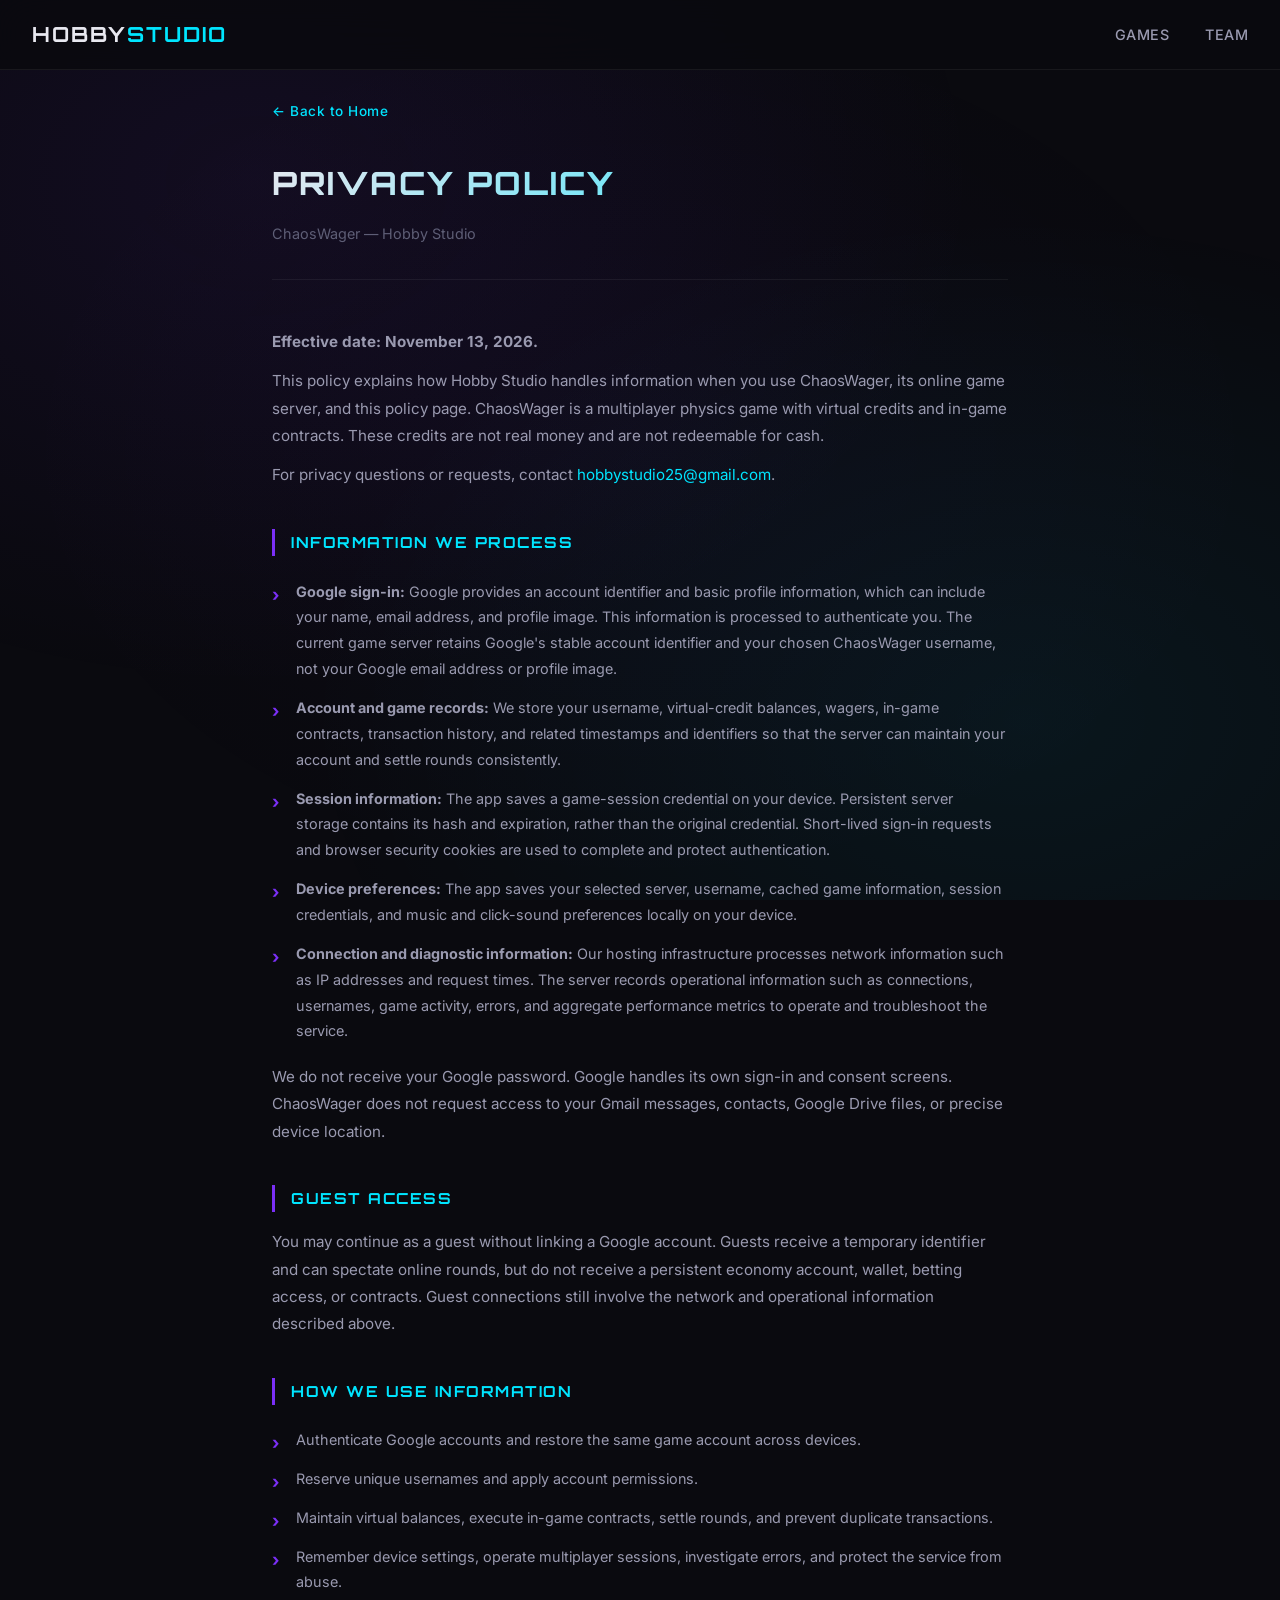
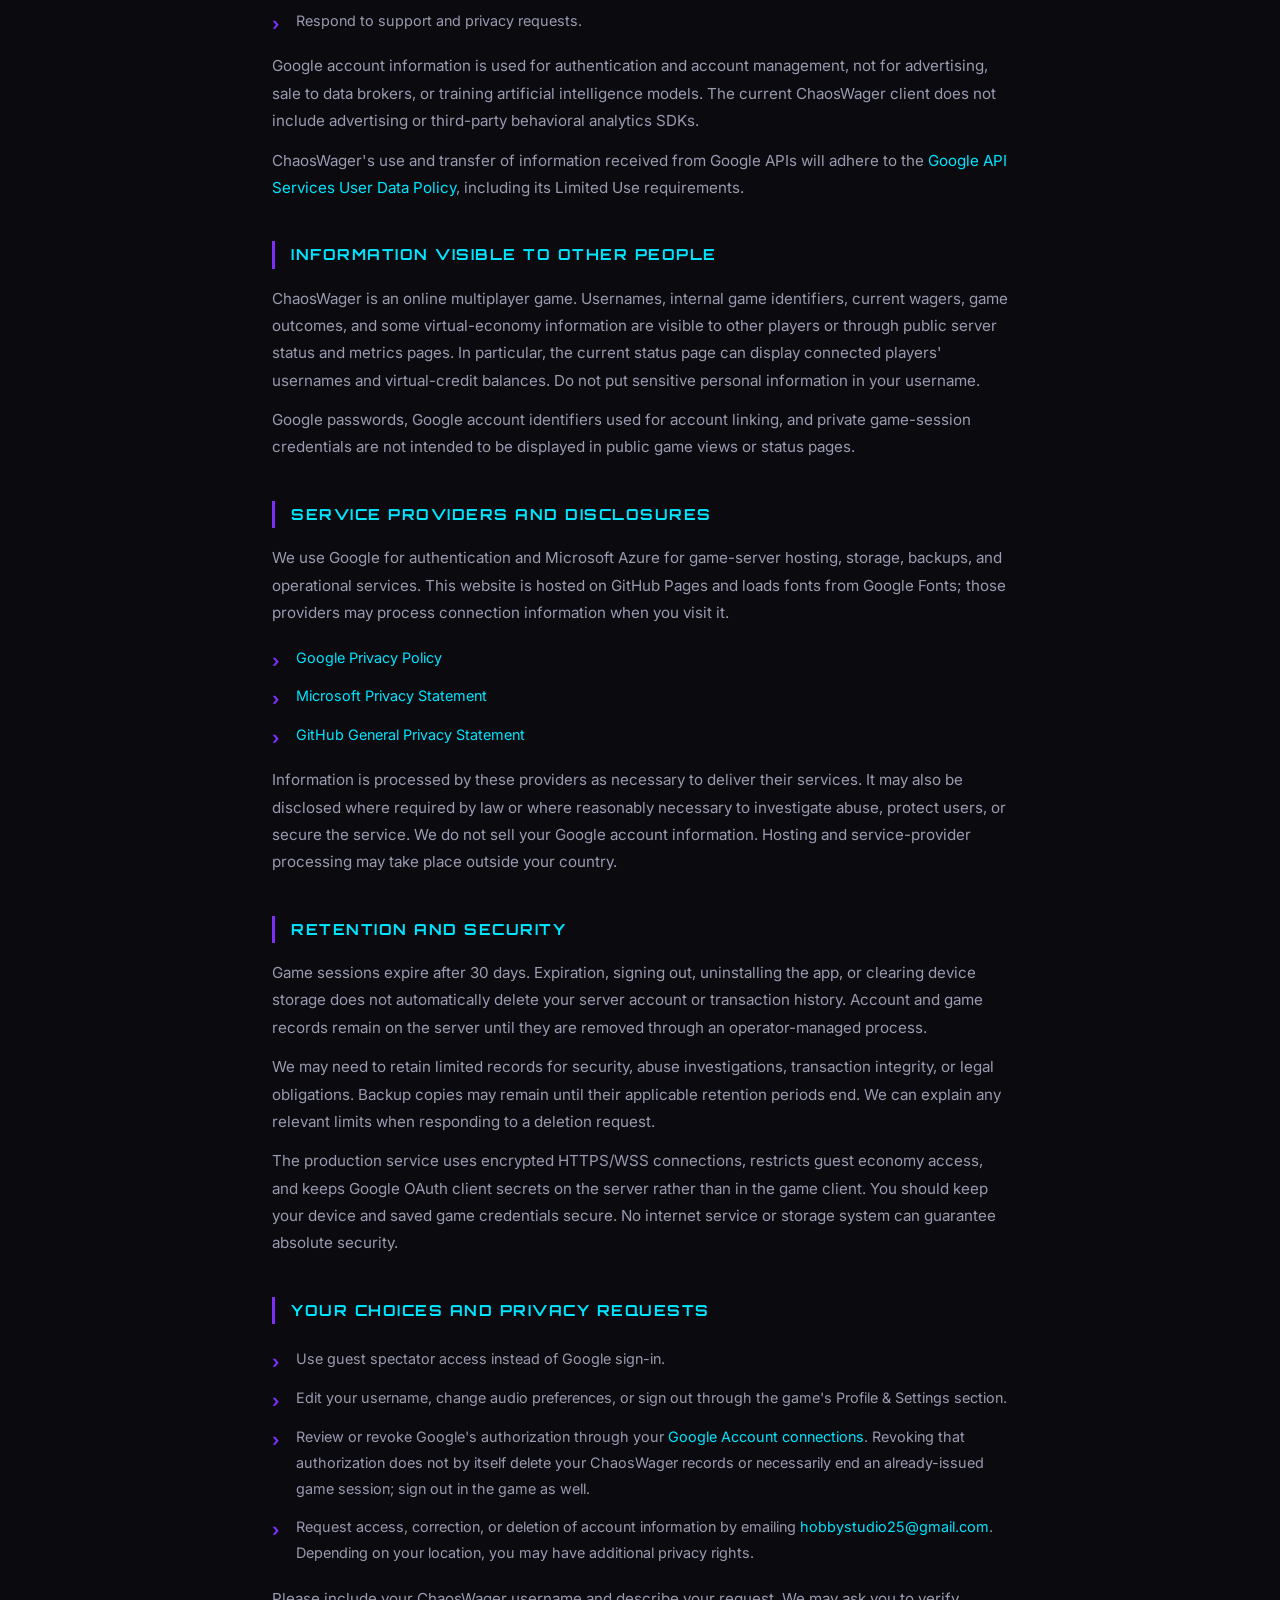
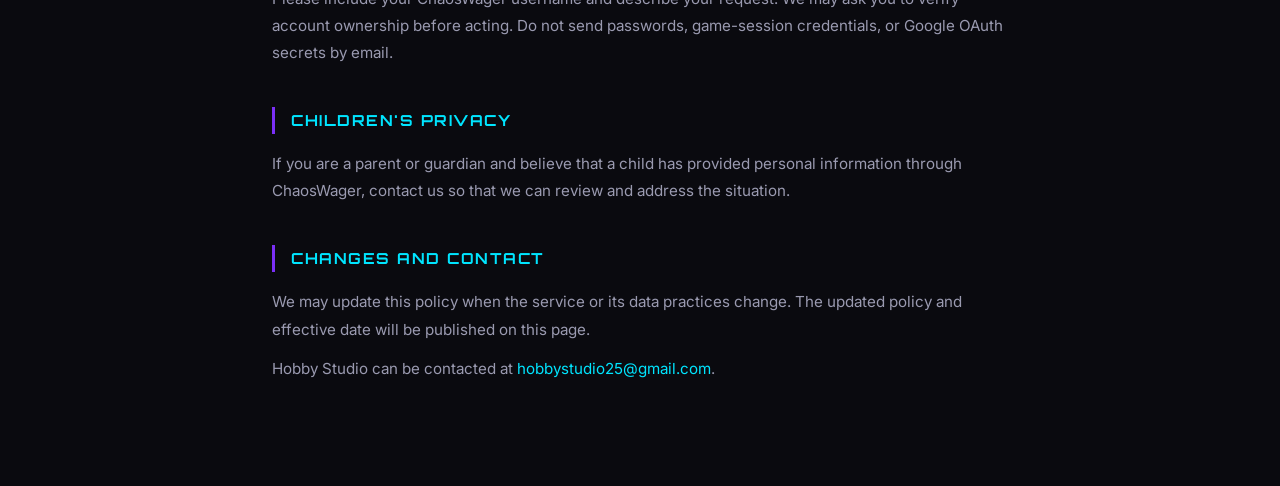
==== chaoswager/privacy_policy.html @ 63af6712 "Publish ChaosWager privacy policy and homepage entry Co-authored-by: Copilot <223556219+Copilot@user" ====
<!DOCTYPE html>
<html lang="en">
<head>
    <meta charset="utf-8">
    <meta name="viewport" content="width=device-width, initial-scale=1.0">
    <meta name="description" content="How Hobby Studio handles information in ChaosWager, including Google sign-in, guest access, game records, and privacy requests.">
    <title>Privacy Policy &mdash; ChaosWager | Hobby Studio</title>
    <link rel="preconnect" href="https://fonts.googleapis.com">
    <link rel="preconnect" href="https://fonts.gstatic.com" crossorigin>
    <link href="https://fonts.googleapis.com/css2?family=Inter:wght@400;500;600;700&amp;family=Orbitron:wght@700;800;900&amp;display=swap" rel="stylesheet">
    <link rel="stylesheet" href="../styles.css">
</head>
<body class="privacy-page">
    <header class="navbar">
        <a href="../index.html" class="logo">Hobby<span>Studio</span></a>
        <nav>
            <a href="../index.html#games">Games</a>
            <a href="../index.html#team">Team</a>
        </nav>
    </header>

    <main class="privacy-container">
        <a href="../index.html" class="back-link">&larr; Back to Home</a>
        <h1>Privacy Policy</h1>
        <p class="subtitle">ChaosWager &mdash; Hobby Studio</p>

        <div class="policy-section">
            <p><strong>Effective date: November 13, 2026.</strong></p>
            <p>This policy explains how Hobby Studio handles information when you use ChaosWager, its online game server, and this policy page. ChaosWager is a multiplayer physics game with virtual credits and in-game contracts. These credits are not real money and are not redeemable for cash.</p>
            <p>For privacy questions or requests, contact <a href="mailto:hobbystudio25@gmail.com">hobbystudio25@gmail.com</a>.</p>
        </div>

        <div class="policy-section">
            <h2>Information We Process</h2>
            <ul>
                <li><strong>Google sign-in:</strong> Google provides an account identifier and basic profile information, which can include your name, email address, and profile image. This information is processed to authenticate you. The current game server retains Google's stable account identifier and your chosen ChaosWager username, not your Google email address or profile image.</li>
                <li><strong>Account and game records:</strong> We store your username, virtual-credit balances, wagers, in-game contracts, transaction history, and related timestamps and identifiers so that the server can maintain your account and settle rounds consistently.</li>
                <li><strong>Session information:</strong> The app saves a game-session credential on your device. Persistent server storage contains its hash and expiration, rather than the original credential. Short-lived sign-in requests and browser security cookies are used to complete and protect authentication.</li>
                <li><strong>Device preferences:</strong> The app saves your selected server, username, cached game information, session credentials, and music and click-sound preferences locally on your device.</li>
                <li><strong>Connection and diagnostic information:</strong> Our hosting infrastructure processes network information such as IP addresses and request times. The server records operational information such as connections, usernames, game activity, errors, and aggregate performance metrics to operate and troubleshoot the service.</li>
            </ul>
            <p>We do not receive your Google password. Google handles its own sign-in and consent screens. ChaosWager does not request access to your Gmail messages, contacts, Google Drive files, or precise device location.</p>
        </div>

        <div class="policy-section">
            <h2>Guest Access</h2>
            <p>You may continue as a guest without linking a Google account. Guests receive a temporary identifier and can spectate online rounds, but do not receive a persistent economy account, wallet, betting access, or contracts. Guest connections still involve the network and operational information described above.</p>
        </div>

        <div class="policy-section">
            <h2>How We Use Information</h2>
            <ul>
                <li>Authenticate Google accounts and restore the same game account across devices.</li>
                <li>Reserve unique usernames and apply account permissions.</li>
                <li>Maintain virtual balances, execute in-game contracts, settle rounds, and prevent duplicate transactions.</li>
                <li>Remember device settings, operate multiplayer sessions, investigate errors, and protect the service from abuse.</li>
                <li>Respond to support and privacy requests.</li>
            </ul>
            <p>Google account information is used for authentication and account management, not for advertising, sale to data brokers, or training artificial intelligence models. The current ChaosWager client does not include advertising or third-party behavioral analytics SDKs.</p>
            <p>ChaosWager's use and transfer of information received from Google APIs will adhere to the <a href="https://developers.google.com/terms/api-services-user-data-policy" target="_blank" rel="noopener noreferrer">Google API Services User Data Policy</a>, including its Limited Use requirements.</p>
        </div>

        <div class="policy-section">
            <h2>Information Visible to Other People</h2>
            <p>ChaosWager is an online multiplayer game. Usernames, internal game identifiers, current wagers, game outcomes, and some virtual-economy information are visible to other players or through public server status and metrics pages. In particular, the current status page can display connected players' usernames and virtual-credit balances. Do not put sensitive personal information in your username.</p>
            <p>Google passwords, Google account identifiers used for account linking, and private game-session credentials are not intended to be displayed in public game views or status pages.</p>
        </div>

        <div class="policy-section">
            <h2>Service Providers and Disclosures</h2>
            <p>We use Google for authentication and Microsoft Azure for game-server hosting, storage, backups, and operational services. This website is hosted on GitHub Pages and loads fonts from Google Fonts; those providers may process connection information when you visit it.</p>
            <ul>
                <li><a href="https://policies.google.com/privacy" target="_blank" rel="noopener noreferrer">Google Privacy Policy</a></li>
                <li><a href="https://privacy.microsoft.com/privacystatement" target="_blank" rel="noopener noreferrer">Microsoft Privacy Statement</a></li>
                <li><a href="https://docs.github.com/en/site-policy/privacy-policies/github-general-privacy-statement" target="_blank" rel="noopener noreferrer">GitHub General Privacy Statement</a></li>
            </ul>
            <p>Information is processed by these providers as necessary to deliver their services. It may also be disclosed where required by law or where reasonably necessary to investigate abuse, protect users, or secure the service. We do not sell your Google account information. Hosting and service-provider processing may take place outside your country.</p>
        </div>

        <div class="policy-section">
            <h2>Retention and Security</h2>
            <p>Game sessions expire after 30 days. Expiration, signing out, uninstalling the app, or clearing device storage does not automatically delete your server account or transaction history. Account and game records remain on the server until they are removed through an operator-managed process.</p>
            <p>We may need to retain limited records for security, abuse investigations, transaction integrity, or legal obligations. Backup copies may remain until their applicable retention periods end. We can explain any relevant limits when responding to a deletion request.</p>
            <p>The production service uses encrypted HTTPS/WSS connections, restricts guest economy access, and keeps Google OAuth client secrets on the server rather than in the game client. You should keep your device and saved game credentials secure. No internet service or storage system can guarantee absolute security.</p>
        </div>

        <div class="policy-section">
            <h2>Your Choices and Privacy Requests</h2>
            <ul>
                <li>Use guest spectator access instead of Google sign-in.</li>
                <li>Edit your username, change audio preferences, or sign out through the game's Profile &amp; Settings section.</li>
                <li>Review or revoke Google's authorization through your <a href="https://myaccount.google.com/connections" target="_blank" rel="noopener noreferrer">Google Account connections</a>. Revoking that authorization does not by itself delete your ChaosWager records or necessarily end an already-issued game session; sign out in the game as well.</li>
                <li>Request access, correction, or deletion of account information by emailing <a href="mailto:hobbystudio25@gmail.com">hobbystudio25@gmail.com</a>. Depending on your location, you may have additional privacy rights.</li>
            </ul>
            <p>Please include your ChaosWager username and describe your request. We may ask you to verify account ownership before acting. Do not send passwords, game-session credentials, or Google OAuth secrets by email.</p>
        </div>

        <div class="policy-section">
            <h2>Children's Privacy</h2>
            <p>If you are a parent or guardian and believe that a child has provided personal information through ChaosWager, contact us so that we can review and address the situation.</p>
        </div>

        <div class="policy-section">
            <h2>Changes and Contact</h2>
            <p>We may update this policy when the service or its data practices change. The updated policy and effective date will be published on this page.</p>
            <p>Hobby Studio can be contacted at <a href="mailto:hobbystudio25@gmail.com">hobbystudio25@gmail.com</a>.</p>
        </div>
    </main>
</body>
</html>
---- styles.css ----
/* ===== RESET & BASE ===== */
*,
*::before,
*::after {
    margin: 0;
    padding: 0;
    box-sizing: border-box;
}

:root {
    --bg-primary: #0a0a0f;
    --bg-secondary: #12121a;
    --bg-card: rgba(255, 255, 255, 0.04);
    --bg-card-hover: rgba(255, 255, 255, 0.07);
    --accent-primary: #7b2ff7;
    --accent-secondary: #00e5ff;
    --accent-glow: rgba(123, 47, 247, 0.35);
    --text-primary: #e8e8f0;
    --text-secondary: #9a9ab0;
    --text-muted: #5e5e76;
    --border-color: rgba(255, 255, 255, 0.06);
    --font-heading: 'Orbitron', sans-serif;
    --font-body: 'Inter', sans-serif;
}

html {
    scroll-behavior: smooth;
}

body {
    font-family: var(--font-body);
    background-color: var(--bg-primary);
    color: var(--text-primary);
    line-height: 1.7;
    overflow-x: hidden;
}

/* ===== ANIMATED BACKGROUND ===== */
body::before {
    content: '';
    position: fixed;
    top: 0;
    left: 0;
    width: 100%;
    height: 100%;
    background:
        radial-gradient(ellipse at 20% 20%, rgba(123, 47, 247, 0.08) 0%, transparent 50%),
        radial-gradient(ellipse at 80% 80%, rgba(0, 229, 255, 0.06) 0%, transparent 50%),
        radial-gradient(ellipse at 50% 50%, rgba(123, 47, 247, 0.03) 0%, transparent 70%);
    pointer-events: none;
    z-index: 0;
}

/* Cursor glow */
.cursor-glow {
    position: fixed;
    width: 300px;
    height: 300px;
    border-radius: 50%;
    background: radial-gradient(circle, rgba(123, 47, 247, 0.12) 0%, rgba(0, 229, 255, 0.06) 40%, transparent 70%);
    pointer-events: none;
    z-index: 1;
    transform: translate(-50%, -50%);
    transition: opacity 0.3s ease;
    opacity: 0;
    mix-blend-mode: screen;
}

.cursor-glow.active {
    opacity: 1;
}

/* ===== NAVBAR ===== */
.navbar {
    position: fixed;
    top: 0;
    left: 0;
    width: 100%;
    z-index: 100;
    padding: 1rem 2rem;
    display: flex;
    justify-content: space-between;
    align-items: center;
    background: rgba(10, 10, 15, 0.85);
    backdrop-filter: blur(20px);
    border-bottom: 1px solid var(--border-color);
    transition: background 0.3s ease;
}

.navbar .logo {
    font-family: var(--font-heading);
    font-size: 1.3rem;
    font-weight: 700;
    color: var(--text-primary);
    text-decoration: none;
    letter-spacing: 2px;
    text-transform: uppercase;
}

.navbar .logo span {
    color: var(--accent-secondary);
}

.navbar nav a {
    color: var(--text-secondary);
    text-decoration: none;
    margin-left: 2rem;
    font-size: 0.9rem;
    font-weight: 500;
    letter-spacing: 0.5px;
    text-transform: uppercase;
    transition: color 0.3s ease;
    position: relative;
}

.navbar nav a::after {
    content: '';
    position: absolute;
    bottom: -4px;
    left: 0;
    width: 0;
    height: 2px;
    background: var(--accent-secondary);
    transition: width 0.3s ease;
}

.navbar nav a:hover {
    color: var(--accent-secondary);
}

.navbar nav a:hover::after {
    width: 100%;
}

/* ===== HERO SECTION ===== */
.hero {
    position: relative;
    z-index: 1;
    min-height: 100vh;
    display: flex;
    flex-direction: column;
    justify-content: center;
    align-items: center;
    text-align: center;
    padding: 8rem 2rem 4rem;
}

.hero-badge {
    display: inline-block;
    padding: 0.4rem 1.2rem;
    border: 1px solid var(--accent-primary);
    border-radius: 50px;
    font-size: 0.75rem;
    font-weight: 600;
    letter-spacing: 2px;
    text-transform: uppercase;
    color: var(--accent-primary);
    margin-bottom: 1.5rem;
    background: rgba(123, 47, 247, 0.1);
}

.hero h1 {
    font-family: var(--font-heading);
    font-size: clamp(2.5rem, 6vw, 4.5rem);
    font-weight: 900;
    line-height: 1.1;
    letter-spacing: 3px;
    text-transform: uppercase;
    margin-bottom: 1.5rem;
    background: linear-gradient(135deg, var(--text-primary) 0%, var(--accent-secondary) 50%, var(--accent-primary) 100%);
    -webkit-background-clip: text;
    -webkit-text-fill-color: transparent;
    background-clip: text;
}

.hero p {
    max-width: 550px;
    color: var(--text-secondary);
    font-size: 1.1rem;
    line-height: 1.8;
    margin-bottom: 2.5rem;
}

.hero-cta {
    display: inline-block;
    padding: 0.9rem 2.5rem;
    background: linear-gradient(135deg, var(--accent-primary), #9b4dff);
    color: white;
    text-decoration: none;
    font-family: var(--font-heading);
    font-size: 0.85rem;
    font-weight: 700;
    letter-spacing: 2px;
    text-transform: uppercase;
    border-radius: 6px;
    transition: transform 0.3s ease, box-shadow 0.3s ease;
    box-shadow: 0 4px 25px var(--accent-glow);
}

.hero-cta:hover {
    transform: translateY(-2px);
    box-shadow: 0 8px 40px var(--accent-glow);
}

.hero-cta-outline {
    background: transparent;
    border: 1px solid var(--accent-secondary);
    color: var(--accent-secondary);
    box-shadow: none;
}

.hero-cta-outline:hover {
    background: rgba(0, 229, 255, 0.1);
    box-shadow: 0 4px 25px rgba(0, 229, 255, 0.15);
}

.scroll-indicator {
    position: absolute;
    bottom: 2rem;
    left: 50%;
    transform: translateX(-50%);
    display: flex;
    flex-direction: column;
    align-items: center;
    gap: 0.5rem;
    color: var(--text-muted);
    font-size: 0.7rem;
    letter-spacing: 2px;
    text-transform: uppercase;
    animation: float 2s ease-in-out infinite;
}

.scroll-indicator .arrow {
    width: 1px;
    height: 40px;
    background: linear-gradient(to bottom, var(--text-muted), transparent);
}

@keyframes float {
    0%, 100% { transform: translateX(-50%) translateY(0); }
    50% { transform: translateX(-50%) translateY(8px); }
}

/* ===== SECTION LAYOUT ===== */
.section {
    position: relative;
    z-index: 1;
    max-width: 1100px;
    margin: 0 auto;
    padding: 5rem 2rem;
}

.section-header {
    text-align: center;
    margin-bottom: 3.5rem;
}

.section-header h2 {
    font-family: var(--font-heading);
    font-size: 2rem;
    font-weight: 800;
    letter-spacing: 2px;
    text-transform: uppercase;
    color: var(--text-primary);
    margin-bottom: 0.75rem;
}

.section-header p {
    color: var(--text-muted);
    font-size: 0.95rem;
}

.section-divider {
    width: 60px;
    height: 3px;
    background: linear-gradient(90deg, var(--accent-primary), var(--accent-secondary));
    margin: 1rem auto 0;
    border-radius: 2px;
}

/* ===== GAME CARDS ===== */
.timecrushers-card .game-header {
    flex-wrap: wrap;
}

.timecrushers-card .game-header-info {
    flex: 1 1 180px;
    min-width: 0;
}

.timecrushers-card h3 {
    font-size: 1.2rem;
    letter-spacing: 0;
    overflow-wrap: anywhere;
}

.games-grid {
    display: grid;
    grid-template-columns: repeat(auto-fit, minmax(min(100%, 460px), 1fr));
    gap: 2rem;
}

.game-card {
    background: var(--bg-card);
    border: 1px solid var(--border-color);
    border-radius: 16px;
    padding: 2.5rem;
    transition: all 0.4s ease;
    position: relative;
    overflow: hidden;
    display: flex;
    flex-direction: column;
}

.game-card::before {
    content: '';
    position: absolute;
    top: 0;
    left: 0;
    right: 0;
    height: 3px;
    background: linear-gradient(90deg, var(--accent-primary), var(--accent-secondary));
    opacity: 0;
    transition: opacity 0.4s ease;
}

.game-card:hover {
    background: var(--bg-card-hover);
    border-color: rgba(123, 47, 247, 0.2);
    transform: translateY(-4px);
    box-shadow: 0 20px 60px rgba(0, 0, 0, 0.3);
}

.game-card:hover::before {
    opacity: 1;
}

.game-card .game-logo {
    width: 80px;
    height: 80px;
    border-radius: 18px;
    object-fit: cover;
    border: 1px solid var(--border-color);
    flex-shrink: 0;
}

.game-header {
    display: flex;
    align-items: center;
    gap: 1.2rem;
    margin-bottom: 1rem;
}

.game-header-info {
    display: flex;
    flex-direction: column;
    gap: 0.4rem;
}

.game-tags {
    display: flex;
    flex-wrap: wrap;
    gap: 0.4rem;
}

.game-header-info h3 {
    margin-bottom: 0;
}

.game-card .game-tag {
    display: inline-block;
    padding: 0.3rem 0.8rem;
    font-size: 0.7rem;
    font-weight: 700;
    letter-spacing: 1.5px;
    text-transform: uppercase;
    border-radius: 4px;
    margin-bottom: 1rem;
}

.game-card .game-tag.roguelike {
    background: rgba(255, 107, 107, 0.15);
    color: #ff6b6b;
    border: 1px solid rgba(255, 107, 107, 0.2);
}

.game-card .game-tag.strategy {
    background: rgba(0, 229, 255, 0.1);
    color: var(--accent-secondary);
    border: 1px solid rgba(0, 229, 255, 0.2);
}

.game-card .game-tag.card {
    background: rgba(76, 175, 80, 0.12);
    color: #66bb6a;
    border: 1px solid rgba(76, 175, 80, 0.25);
}

.game-card .game-tag.rebellion {
    background: rgba(255, 107, 107, 0.12);
    color: #ff6b6b;
    border: 1px solid rgba(255, 107, 107, 0.2);
}

.game-card h3 {
    font-family: var(--font-heading);
    font-size: 1.4rem;
    font-weight: 700;
    letter-spacing: 1px;
    text-transform: uppercase;
    color: var(--text-primary);
    margin-bottom: 1rem;
}

.game-card p {
    color: var(--text-secondary);
    font-size: 0.95rem;
    line-height: 1.8;
    margin-bottom: 1.5rem;
}

.game-card .card-actions {
    display: flex;
    align-items: center;
    gap: 1.5rem;
    flex-wrap: wrap;
    margin-top: auto;
    padding-top: 1rem;
}

.game-card .store-badge img {
    height: 48px;
    width: auto;
    transition: transform 0.3s ease, filter 0.3s ease;
    filter: brightness(0.9);
}

.game-card .store-badge img:hover {
    transform: scale(1.05);
    filter: brightness(1);
}

.game-card .policy-link {
    color: var(--text-muted);
    text-decoration: none;
    font-size: 0.8rem;
    font-weight: 500;
    letter-spacing: 0.5px;
    transition: color 0.3s ease;
    border-bottom: 1px solid transparent;
}

.game-card .policy-link:hover {
    color: var(--accent-secondary);
    border-bottom-color: var(--accent-secondary);
}

/* ===== TEAM SECTION ===== */
.team-section {
    background: linear-gradient(135deg, rgba(123, 47, 247, 0.04), rgba(0, 229, 255, 0.03));
    border: 1px solid var(--border-color);
    border-radius: 16px;
    padding: 3rem;
    margin-top: 2rem;
}

.team-members {
    display: grid;
    grid-template-columns: repeat(3, 1fr);
    justify-items: center;
    gap: 1rem;
}

.team-member {
    display: flex;
    flex-direction: column;
    align-items: center;
    justify-content: center;
    gap: 0.6rem;
    padding: 1.5rem 1rem;
    border-radius: 14px;
    background: var(--bg-card);
    border: 1px solid var(--border-color);
    border-bottom: 2px solid transparent;
    transition: all 0.4s ease;
    width: 100%;
    aspect-ratio: 1 / 1;
}

.team-member:hover {
    background: var(--bg-card-hover);
    border-color: rgba(123, 47, 247, 0.2);
    border-bottom-color: var(--accent-primary);
    transform: translateY(-5px);
    box-shadow: 0 12px 40px rgba(0, 0, 0, 0.25);
}

.team-member .avatar {
    width: 72px;
    height: 72px;
    border-radius: 16px;
    object-fit: cover;
    border: 2px solid var(--border-color);
    box-shadow: 0 4px 12px rgba(0, 0, 0, 0.3);
    transition: border-color 0.4s ease, box-shadow 0.4s ease, transform 0.4s ease;
}

.team-member:hover .avatar {
    border-color: var(--accent-primary);
    box-shadow: 0 4px 20px var(--accent-glow);
    transform: scale(1.05);
}

.team-member > span {
    color: var(--text-primary);
    font-size: 0.9rem;
    font-weight: 600;
    text-align: center;
    line-height: 1.3;
}

.role-tags {
    display: flex;
    flex-wrap: wrap;
    justify-content: center;
    gap: 0.35rem;
}

.role-tag {
    display: inline-block;
    padding: 0.15rem 0.5rem;
    font-size: 0.6rem;
    font-weight: 700;
    letter-spacing: 1px;
    text-transform: uppercase;
    border-radius: 3px;
}

.role-tag.dev {
    background: rgba(123, 47, 247, 0.15);
    color: #b07aff;
    border: 1px solid rgba(123, 47, 247, 0.25);
}

.role-tag.design {
    background: rgba(255, 183, 77, 0.12);
    color: #ffb74d;
    border: 1px solid rgba(255, 183, 77, 0.25);
}

.role-tag.test {
    background: rgba(0, 229, 255, 0.1);
    color: var(--accent-secondary);
    border: 1px solid rgba(0, 229, 255, 0.2);
}

.social-links {
    display: flex;
    align-items: center;
    gap: 0.6rem;
}

.social-links a {
    display: inline-flex;
    align-items: center;
    justify-content: center;
    width: 30px;
    height: 30px;
    border-radius: 8px;
    background: rgba(255, 255, 255, 0.06);
    transition: background 0.3s ease, transform 0.3s ease;
}

.social-links a:hover {
    background: rgba(123, 47, 247, 0.2);
    transform: scale(1.15);
}

.social-links a img {
    width: 16px;
    height: 16px;
}

/* ===== FOOTER ===== */
.footer {
    position: relative;
    z-index: 1;
    text-align: center;
    padding: 3rem 2rem;
    border-top: 1px solid var(--border-color);
    margin-top: 2rem;
}

.footer p {
    color: var(--text-muted);
    font-size: 0.8rem;
    letter-spacing: 0.5px;
}

.footer .logo-footer {
    font-family: var(--font-heading);
    font-size: 1rem;
    font-weight: 700;
    color: var(--text-secondary);
    letter-spacing: 2px;
    text-transform: uppercase;
    margin-bottom: 0.5rem;
}

.footer .logo-footer span {
    color: var(--accent-secondary);
}

/* ===== PRIVACY POLICY PAGE ===== */
.privacy-page {
    background-color: var(--bg-primary);
    color: var(--text-primary);
    font-family: var(--font-body);
    line-height: 1.8;
}

.privacy-page .privacy-container {
    max-width: 800px;
    margin: 0 auto;
    padding: 6rem 2rem 4rem;
    position: relative;
    z-index: 1;
}

.privacy-page .back-link {
    display: inline-flex;
    align-items: center;
    gap: 0.5rem;
    color: var(--accent-secondary);
    text-decoration: none;
    font-size: 0.85rem;
    font-weight: 500;
    letter-spacing: 0.5px;
    margin-bottom: 2rem;
    transition: color 0.3s ease;
}

.privacy-page .back-link:hover {
    color: var(--accent-primary);
}

.privacy-page h1 {
    font-family: var(--font-heading);
    font-size: 2rem;
    font-weight: 800;
    letter-spacing: 2px;
    text-transform: uppercase;
    margin-bottom: 0.5rem;
    background: linear-gradient(135deg, var(--text-primary), var(--accent-secondary));
    -webkit-background-clip: text;
    -webkit-text-fill-color: transparent;
    background-clip: text;
}

.privacy-page .subtitle {
    color: var(--text-muted);
    font-size: 0.9rem;
    margin-bottom: 3rem;
    padding-bottom: 2rem;
    border-bottom: 1px solid var(--border-color);
}

.privacy-page .policy-section {
    margin-bottom: 2.5rem;
}

.privacy-page .policy-section h2 {
    font-family: var(--font-heading);
    font-size: 0.95rem;
    font-weight: 700;
    letter-spacing: 1.5px;
    text-transform: uppercase;
    color: var(--accent-secondary);
    margin-bottom: 1rem;
    padding-left: 1rem;
    border-left: 3px solid var(--accent-primary);
}

.privacy-page .policy-section p {
    color: var(--text-secondary);
    font-size: 0.95rem;
    margin-bottom: 0.75rem;
}

.privacy-page .policy-section ul {
    list-style: none;
    padding: 0;
    margin: 0.75rem 0;
}

.privacy-page .policy-section ul li {
    color: var(--text-secondary);
    font-size: 0.9rem;
    padding: 0.4rem 0 0.4rem 1.5rem;
    position: relative;
}

.privacy-page .policy-section ul li::before {
    content: '›';
    position: absolute;
    left: 0;
    color: var(--accent-primary);
    font-weight: 700;
    font-size: 1.1rem;
}

.privacy-page .policy-section a {
    color: var(--accent-secondary);
    text-decoration: none;
    border-bottom: 1px solid transparent;
    transition: border-color 0.3s ease;
}

.privacy-page .policy-section a:hover {
    border-bottom-color: var(--accent-secondary);
}

.privacy-page .policy-footer {
    margin-top: 3rem;
    padding-top: 2rem;
    border-top: 1px solid var(--border-color);
    color: var(--text-muted);
    font-size: 0.8rem;
}

.privacy-page .policy-footer a {
    color: var(--text-muted);
    text-decoration: none;
    transition: color 0.3s ease;
}

.privacy-page .policy-footer a:hover {
    color: var(--accent-secondary);
}

/* ===== RESPONSIVE ===== */

/* --- Large Desktop (1440px+) --- */
@media (min-width: 1440px) {
    .section {
        max-width: 1200px;
    }

    .hero p {
        max-width: 620px;
        font-size: 1.15rem;
    }

    .game-card {
        padding: 3rem;
    }

    .team-section {
        padding: 3.5rem;
    }

    .privacy-page .privacy-container {
        max-width: 860px;
    }
}

/* --- Desktop / Tablet Landscape (1024px – 1279px) --- */
@media (max-width: 1279px) {
    .section {
        max-width: 960px;
    }

    .game-card h3 {
        font-size: 1.25rem;
    }

    .section-header h2 {
        font-size: 1.75rem;
    }
}

/* --- Tablet Landscape (768px – 1023px) --- */
@media (max-width: 1023px) {
    .navbar {
        padding: 0.8rem 1.5rem;
    }

    .navbar .logo {
        font-size: 1.15rem;
    }

    .navbar nav a {
        margin-left: 1.5rem;
        font-size: 0.85rem;
    }

    .hero {
        padding: 7rem 2rem 3.5rem;
        min-height: 90vh;
    }

    .hero p {
        max-width: 480px;
        font-size: 1rem;
    }

    .hero-cta {
        padding: 0.8rem 2rem;
        font-size: 0.8rem;
    }

    .section {
        padding: 4rem 1.5rem;
    }

    .section-header {
        margin-bottom: 2.5rem;
    }

    .section-header h2 {
        font-size: 1.6rem;
    }

    .games-grid {
        grid-template-columns: 1fr;
        gap: 1.5rem;
    }

    .game-card {
        padding: 2rem;
    }

    .team-section {
        padding: 2.5rem;
    }

    .privacy-page .privacy-container {
        padding: 5.5rem 1.5rem 3rem;
    }

    .privacy-page h1 {
        font-size: 1.7rem;
    }
}

/* --- Tablet Portrait (600px – 767px) --- */
@media (max-width: 767px) {
    .navbar {
        padding: 0.75rem 1.2rem;
    }

    .navbar .logo {
        font-size: 1.05rem;
        letter-spacing: 1.5px;
    }

    .navbar nav a {
        margin-left: 1.2rem;
        font-size: 0.8rem;
    }

    .hero {
        padding: 6.5rem 1.5rem 3rem;
        min-height: 85vh;
    }

    .hero-badge {
        font-size: 0.65rem;
        padding: 0.35rem 1rem;
        letter-spacing: 1.5px;
    }

    .hero h1 {
        letter-spacing: 2px;
    }

    .hero p {
        font-size: 0.95rem;
        max-width: 420px;
        line-height: 1.7;
        margin-bottom: 2rem;
    }

    .section {
        padding: 3rem 1.2rem;
    }

    .section-header {
        margin-bottom: 2rem;
    }

    .section-header h2 {
        font-size: 1.4rem;
    }

    .game-card {
        padding: 1.75rem;
    }

    .game-card h3 {
        font-size: 1.15rem;
    }

    .game-card p {
        font-size: 0.9rem;
        line-height: 1.7;
    }

    .game-card .store-badge img {
        height: 42px;
    }

    .game-card .card-actions {
        gap: 1rem;
    }

    .team-section {
        padding: 2rem 1.5rem;
    }

    .team-members {
        grid-template-columns: 1fr;
    }

    .team-member span {
        font-size: 0.8rem;
    }

    .team-member .avatar {
        width: 60px;
        height: 60px;
    }

    .team-member {
        padding: 1rem;
    }

    .footer {
        padding: 2rem 1.2rem;
    }

    .privacy-page .privacy-container {
        padding: 5rem 1.2rem 2.5rem;
    }

    .privacy-page h1 {
        font-size: 1.5rem;
    }

    .privacy-page .policy-section h2 {
        font-size: 0.85rem;
    }

    .privacy-page .policy-section p {
        font-size: 0.9rem;
    }

    .privacy-page .policy-section ul li {
        font-size: 0.85rem;
    }
}

/* --- Mobile Large (480px – 599px) --- */
@media (max-width: 599px) {
    .navbar {
        padding: 0.7rem 1rem;
    }

    .navbar .logo {
        font-size: 0.95rem;
        letter-spacing: 1px;
    }

    .navbar nav a {
        margin-left: 0.8rem;
        font-size: 0.7rem;
        letter-spacing: 0;
    }

    .hero {
        padding: 5.5rem 1.2rem 2.5rem;
        min-height: 80vh;
    }

    .hero-badge {
        font-size: 0.6rem;
        padding: 0.3rem 0.8rem;
    }

    .hero h1 {
        font-size: 1.8rem;
        letter-spacing: 1px;
    }

    .hero p {
        font-size: 0.9rem;
        line-height: 1.6;
        margin-bottom: 1.5rem;
    }

    .hero-cta {
        padding: 0.75rem 1.8rem;
        font-size: 0.75rem;
        letter-spacing: 1.5px;
    }

    .scroll-indicator {
        display: none;
    }

    .section {
        padding: 2.5rem 1rem;
    }

    .section-header h2 {
        font-size: 1.25rem;
        letter-spacing: 1px;
    }

    .section-header p {
        font-size: 0.85rem;
    }

    .game-card {
        padding: 1.5rem;
        border-radius: 12px;
    }

    .game-card h3 {
        font-size: 1.05rem;
    }

    .game-card p {
        font-size: 0.85rem;
        line-height: 1.65;
        margin-bottom: 1.2rem;
    }

    .game-card .card-actions {
        flex-direction: column;
        align-items: flex-start;
        gap: 0.8rem;
    }

    .game-card .store-badge img {
        height: 40px;
    }

    .game-card .policy-link {
        font-size: 0.75rem;
        padding: 0.3rem 0;
    }

    .team-section {
        padding: 1.5rem 1.2rem;
        border-radius: 12px;
    }

    .team-members {
        grid-template-columns: 1fr;
        gap: 0.8rem;
    }

    .team-member {
        padding: 1rem;
    }

    .team-member .avatar {
        width: 54px;
        height: 54px;
    }

    .team-member span {
        font-size: 0.75rem;
    }

    .social-links a {
        width: 26px;
        height: 26px;
    }

    .social-links a img {
        width: 14px;
        height: 14px;
    }

    .footer {
        padding: 1.5rem 1rem;
    }

    .footer .logo-footer {
        font-size: 0.85rem;
    }

    .footer p {
        font-size: 0.7rem;
    }

    .privacy-page .privacy-container {
        padding: 4.5rem 1rem 2rem;
    }

    .privacy-page h1 {
        font-size: 1.3rem;
        letter-spacing: 1px;
    }

    .privacy-page .subtitle {
        font-size: 0.8rem;
        margin-bottom: 2rem;
        padding-bottom: 1.5rem;
    }

    .privacy-page .back-link {
        font-size: 0.8rem;
    }

    .privacy-page .policy-section {
        margin-bottom: 2rem;
    }

    .privacy-page .policy-section h2 {
        font-size: 0.8rem;
        padding-left: 0.75rem;
    }

    .privacy-page .policy-section p {
        font-size: 0.85rem;
    }

    .privacy-page .policy-section ul li {
        font-size: 0.8rem;
        padding-left: 1.2rem;
    }
}

/* --- Mobile Small (< 380px) --- */
@media (max-width: 379px) {
    .navbar .logo {
        font-size: 0.85rem;
    }

    .navbar nav a {
        margin-left: 0.6rem;
        font-size: 0.65rem;
    }

    .hero {
        padding: 5rem 1rem 2rem;
        min-height: 75vh;
    }

    .hero h1 {
        font-size: 1.5rem;
    }

    .hero p {
        font-size: 0.82rem;
    }

    .hero-cta {
        padding: 0.65rem 1.5rem;
        font-size: 0.7rem;
    }

    .section {
        padding: 2rem 0.8rem;
    }

    .section-header h2 {
        font-size: 1.1rem;
    }

    .game-card {
        padding: 1.2rem;
    }

    .game-card h3 {
        font-size: 0.95rem;
    }

    .game-card p {
        font-size: 0.8rem;
    }

    .game-card .store-badge img {
        height: 36px;
    }

    .team-section {
        padding: 1.2rem 1rem;
    }

    .team-members {
        grid-template-columns: 1fr;
        gap: 0.6rem;
    }

    .team-member {
        padding: 0.8rem;
    }

    .team-member .avatar {
        width: 48px;
        height: 48px;
    }

    .team-member span {
        font-size: 0.7rem;
    }

    .privacy-page .privacy-container {
        padding: 4rem 0.8rem 1.5rem;
    }

    .privacy-page h1 {
        font-size: 1.15rem;
    }

    .privacy-page .policy-section h2 {
        font-size: 0.75rem;
    }

    .privacy-page .policy-section p,
    .privacy-page .policy-section ul li {
        font-size: 0.78rem;
    }
}

/* --- Touch-friendly tap targets --- */
@media (hover: none) and (pointer: coarse) {
    .navbar nav a {
        padding: 0.5rem 0.2rem;
        min-height: 44px;
        display: inline-flex;
        align-items: center;
    }

    .hero-cta {
        min-height: 48px;
        display: inline-flex;
        align-items: center;
        justify-content: center;
    }

    .game-card .store-badge img {
        min-height: 44px;
    }

    .game-card .policy-link {
        padding: 0.5rem 0;
        min-height: 44px;
        display: inline-flex;
        align-items: center;
    }

    .team-member a,
    .social-links a {
        padding: 0.3rem;
        min-height: 44px;
        min-width: 44px;
        display: inline-flex;
        align-items: center;
        justify-content: center;
    }

    .privacy-page .back-link {
        min-height: 44px;
        display: inline-flex;
        align-items: center;
    }

    .privacy-page .policy-section a {
        padding: 0.2rem 0;
    }

    /* Disable hover effects on touch devices */
    .game-card:hover {
        transform: none;
        box-shadow: none;
    }

    .team-member:hover {
        transform: none;
    }

    .game-card .store-badge img:hover {
        transform: none;
    }
}

/* --- Landscape orientation on short screens --- */
@media (max-height: 500px) and (orientation: landscape) {
    .hero {
        min-height: auto;
        padding: 5rem 2rem 2rem;
    }

    .scroll-indicator {
        display: none;
    }

    .hero p {
        margin-bottom: 1.5rem;
    }
}
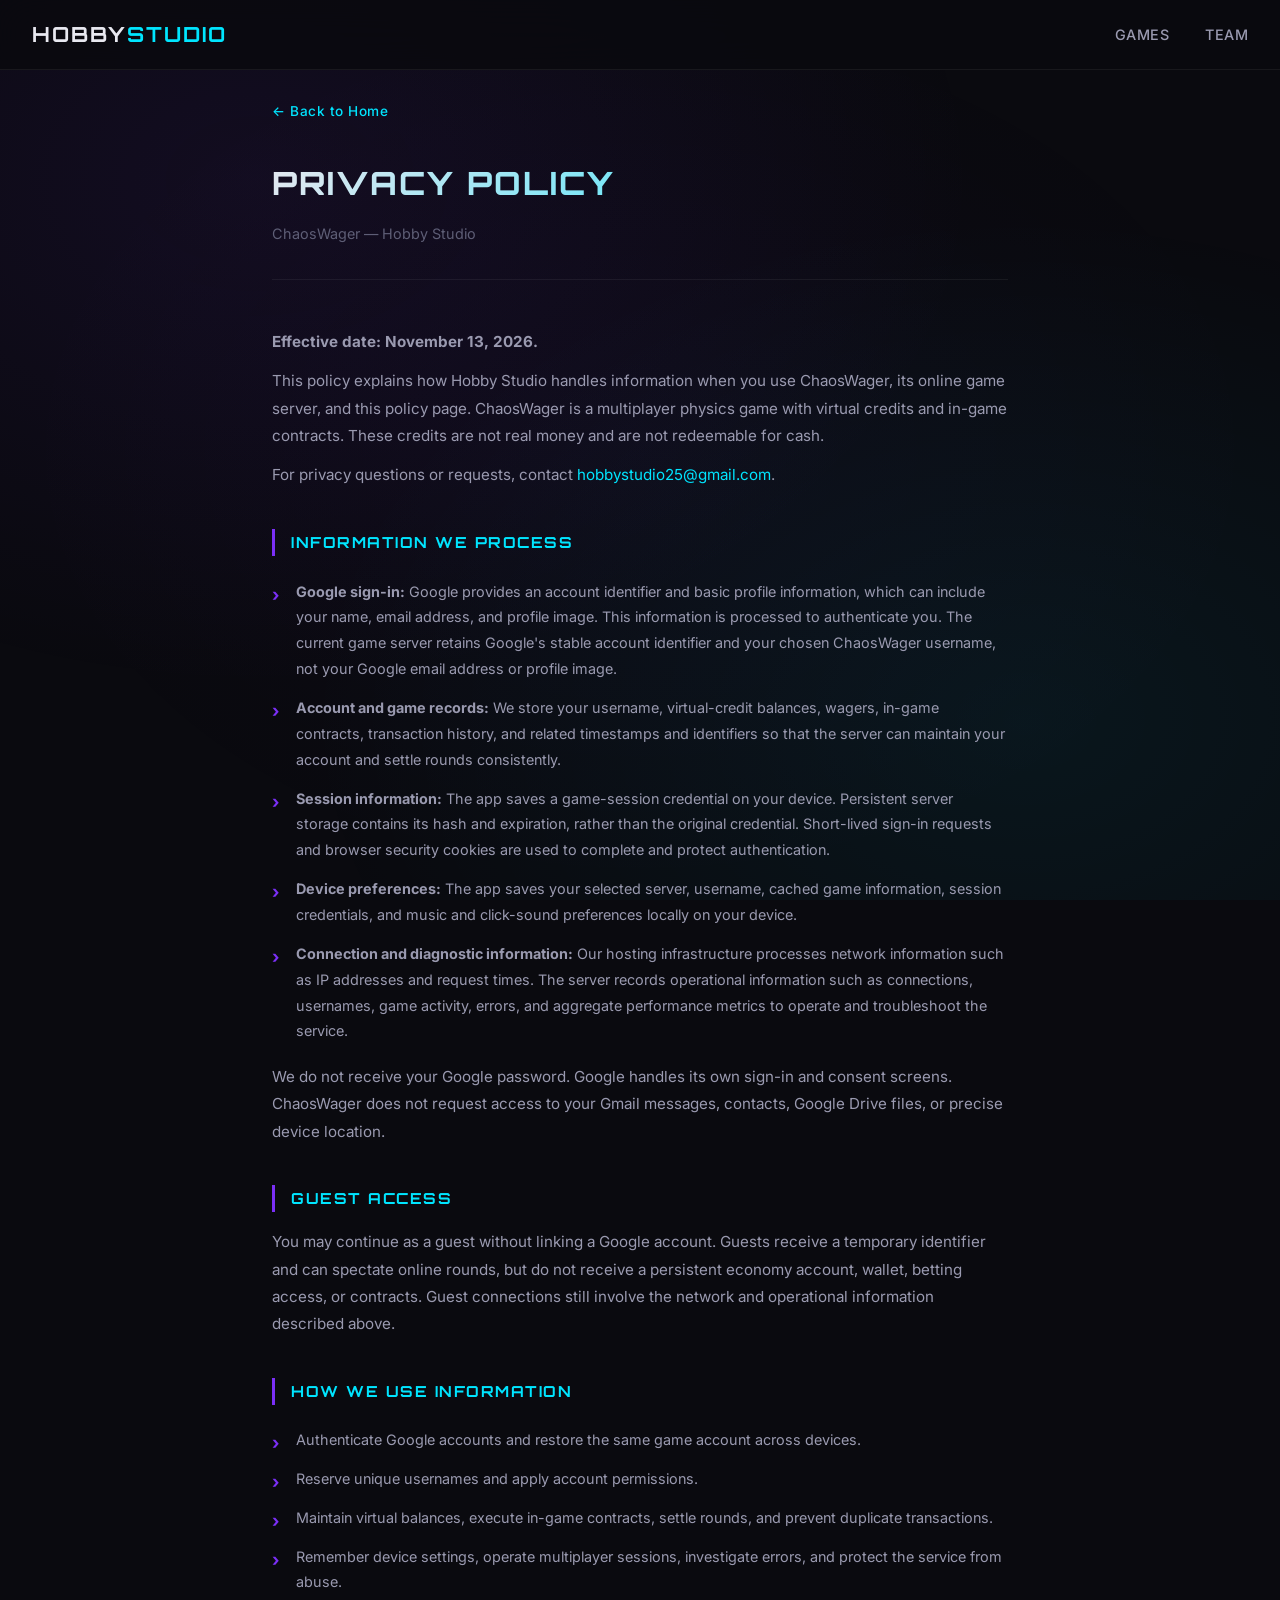
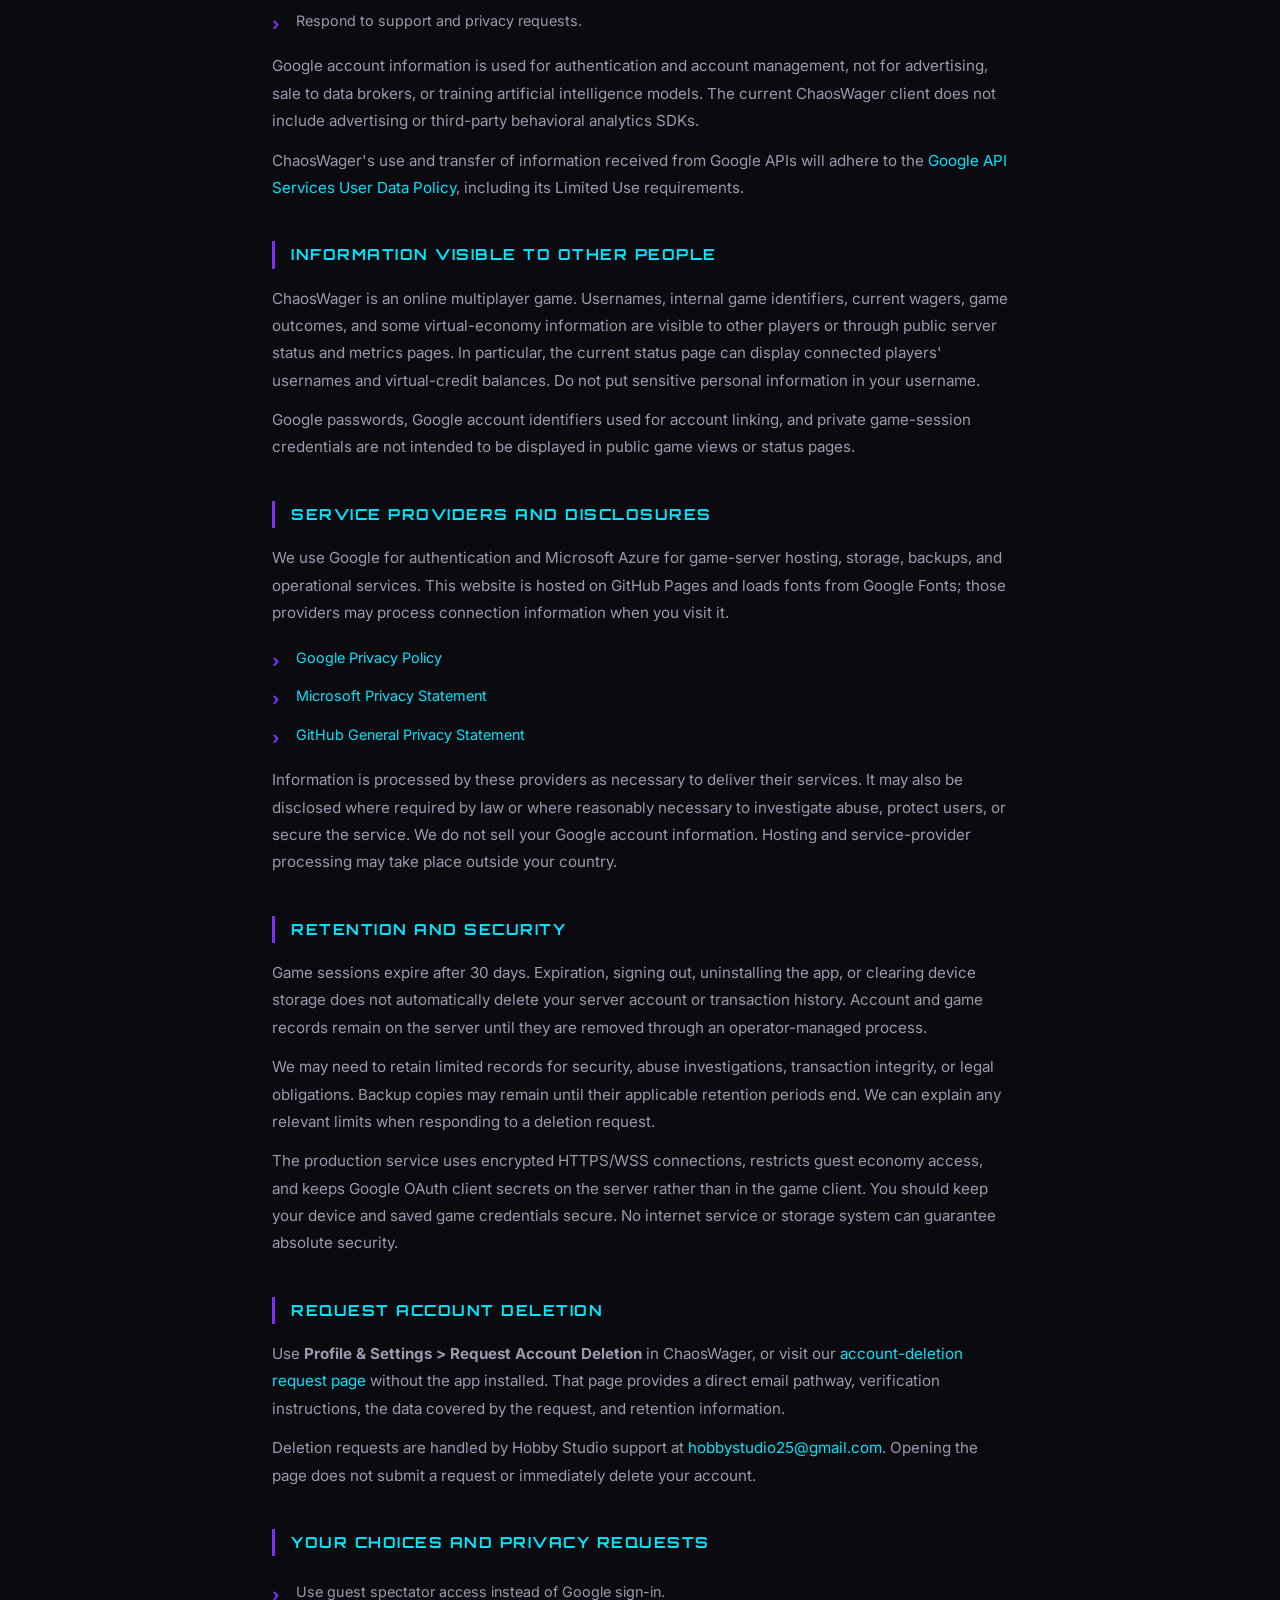
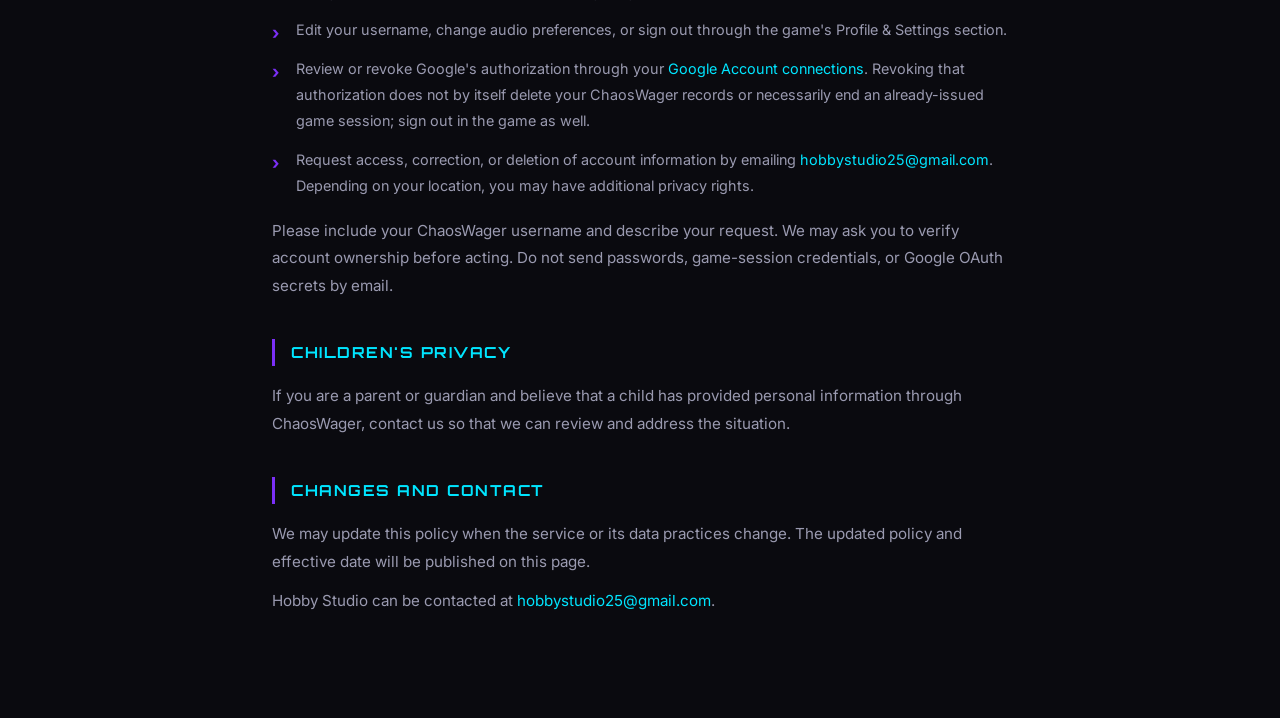
==== commit e7f6d54c: "Add ChaosWager account deletion request page Co-authored-by: Copilot <223556219+Copilot@users.norepl" ====
--- a/chaoswager/privacy_policy.html
+++ b/chaoswager/privacy_policy.html
@@ -84,6 +84,12 @@
             <p>The production service uses encrypted HTTPS/WSS connections, restricts guest economy access, and keeps Google OAuth client secrets on the server rather than in the game client. You should keep your device and saved game credentials secure. No internet service or storage system can guarantee absolute security.</p>
         </div>
 
+        <div class="policy-section" id="account-deletion">
+            <h2>Request Account Deletion</h2>
+            <p>Use <strong>Profile &amp; Settings &gt; Request Account Deletion</strong> in ChaosWager, or visit our <a href="account_deletion.html">account-deletion request page</a> without the app installed. That page provides a direct email pathway, verification instructions, the data covered by the request, and retention information.</p>
+            <p>Deletion requests are handled by Hobby Studio support at <a href="mailto:hobbystudio25@gmail.com">hobbystudio25@gmail.com</a>. Opening the page does not submit a request or immediately delete your account.</p>
+        </div>
+
         <div class="policy-section">
             <h2>Your Choices and Privacy Requests</h2>
             <ul>
